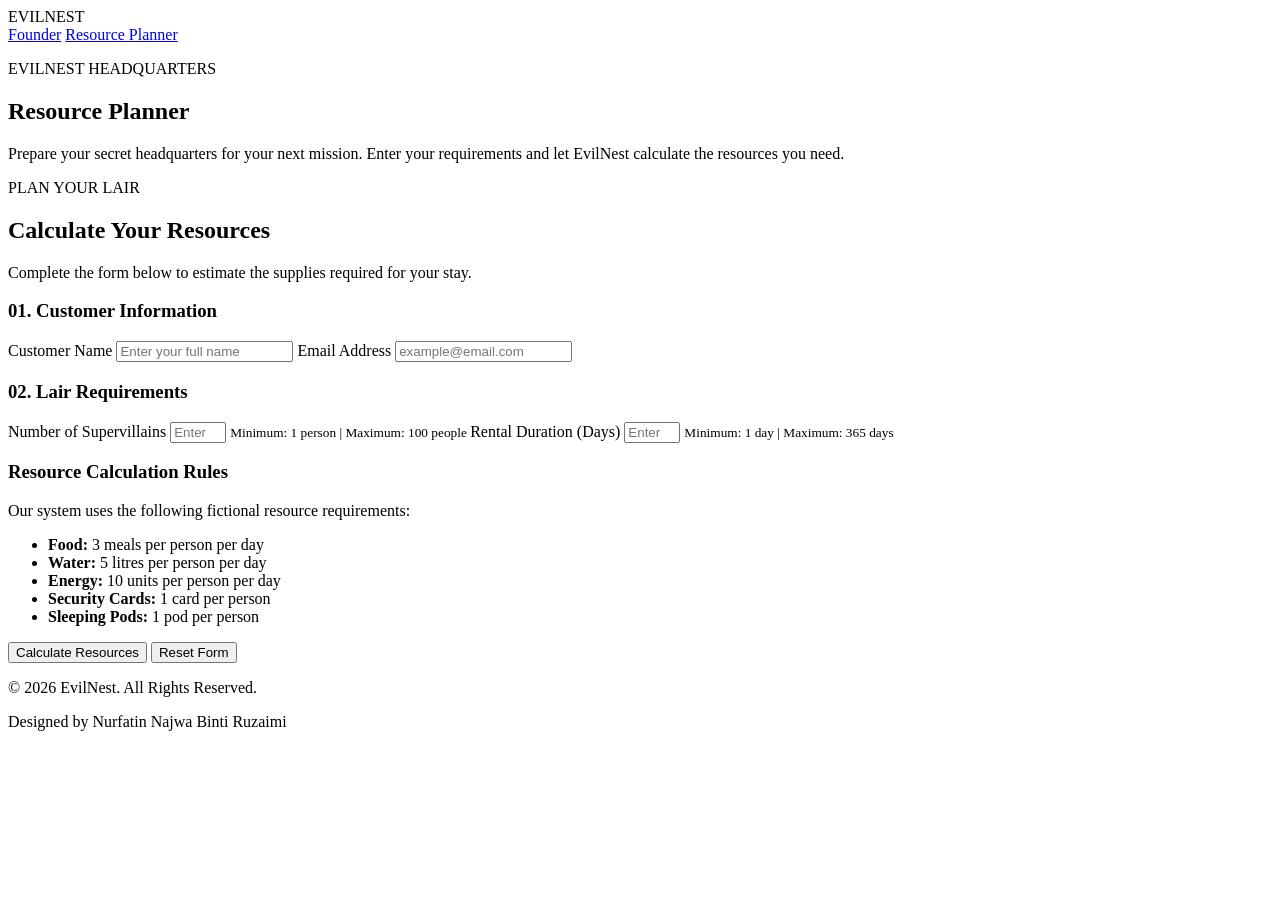
==== kiosk.html @ 286de8c0 "Upload EvilNest website" ====
<!DOCTYPE html>
<html lang="en">

<head>
    <meta charset="UTF-8">
    <meta name="viewport" content="width=device-width, initial-scale=1.0">

    <title>EvilNest | Resource Planner</title>

    <!-- External CSS -->
    <link rel="stylesheet" href="css/style.css">

    <!-- External JavaScript -->
    <script src="js/script.js" defer></script>
</head>

<body>

    <!-- Website Header -->
    <header class="site-header">

        <div class="container">

            <div class="logo">
                <span>EVIL</span>NEST
            </div>

            <!-- Navigation Menu -->
            <nav class="navbar">
                <a href="index.html">Founder</a>
                <a href="kiosk.html" class="active">
                    Resource Planner
                </a>
            </nav>

        </div>

    </header>


    <!-- Main Content -->
    <main>

        <!-- Page Introduction -->
        <section class="kiosk-hero">

            <div class="container">

                <p class="subtitle">EVILNEST HEADQUARTERS</p>

                <h1>Resource Planner</h1>

                <p>
                    Prepare your secret headquarters for your next
                    mission. Enter your requirements and let EvilNest
                    calculate the resources you need.
                </p>

            </div>

        </section>


        <!-- Resource Planner Form -->
        <section class="planner-section">

            <div class="container">

                <div class="planner-card">

                    <div class="planner-heading">

                        <p class="subtitle">PLAN YOUR LAIR</p>

                        <h2>Calculate Your Resources</h2>

                        <p>
                            Complete the form below to estimate
                            the supplies required for your stay.
                        </p>

                    </div>


                    <!-- Customer Form -->
                    <form id="resourceForm" novalidate>

                        <!-- Customer Information -->
                        <div class="form-group">

                            <h3>01. Customer Information</h3>

                            <label for="customerName">
                                Customer Name
                            </label>

                            <input
                                type="text"
                                id="customerName"
                                name="customerName"
                                placeholder="Enter your full name"
                                required
                            >

                            <label for="customerEmail">
                                Email Address
                            </label>

                            <input
                                type="email"
                                id="customerEmail"
                                name="customerEmail"
                                placeholder="example@email.com"
                                required
                            >

                        </div>


                        <!-- Lair Requirements -->
                        <div class="form-group">

                            <h3>02. Lair Requirements</h3>

                            <label for="users">
                                Number of Supervillains
                            </label>

                            <input
                                type="number"
                                id="users"
                                name="users"
                                min="1"
                                max="100"
                                step="1"
                                placeholder="Enter number of occupants"
                                required
                            >

                            <small>
                                Minimum: 1 person | Maximum: 100 people
                            </small>


                            <label for="days">
                                Rental Duration (Days)
                            </label>

                            <input
                                type="number"
                                id="days"
                                name="days"
                                min="1"
                                max="365"
                                step="1"
                                placeholder="Enter number of days"
                                required
                            >

                            <small>
                                Minimum: 1 day | Maximum: 365 days
                            </small>

                        </div>


                        <!-- Calculation Rules -->
                        <div class="rules-box">

                            <h3>Resource Calculation Rules</h3>

                            <p>
                                Our system uses the following
                                fictional resource requirements:
                            </p>

                            <ul>
                                <li>
                                    <strong>Food:</strong>
                                    3 meals per person per day
                                </li>

                                <li>
                                    <strong>Water:</strong>
                                    5 litres per person per day
                                </li>

                                <li>
                                    <strong>Energy:</strong>
                                    10 units per person per day
                                </li>

                                <li>
                                    <strong>Security Cards:</strong>
                                    1 card per person
                                </li>

                                <li>
                                    <strong>Sleeping Pods:</strong>
                                    1 pod per person
                                </li>
                            </ul>

                        </div>


                        <!-- Form Buttons -->
                        <div class="form-buttons">

                            <button
                                type="submit"
                                class="btn-primary"
                            >
                                Calculate Resources
                            </button>

                            <button
                                type="reset"
                                class="btn-secondary"
                            >
                                Reset Form
                            </button>

                        </div>

                    </form>


                    <!-- Calculation Result -->
                    <section
                        id="result"
                        class="result-box"
                        aria-live="polite"
                        hidden
                    >

                        <p class="subtitle">CALCULATION COMPLETE</p>

                        <h2>Your Lair Resource Summary</h2>

                        <p id="resultCustomer"></p>

                        <p id="resultOccupants"></p>

                        <p id="resultDuration"></p>

                        <div id="resourceResults">

                            <!-- JavaScript will display results here -->

                        </div>

                        <p class="result-note">
                            These resources are estimated based
                            on the requirements provided.
                        </p>

                    </section>

                </div>

            </div>

        </section>

    </main>


    <!-- Website Footer -->
    <footer class="site-footer">

        <div class="container">

            <p>
                &copy; 2026 EvilNest. All Rights Reserved.
            </p>

            <p>
                Designed by Nurfatin Najwa Binti Ruzaimi
            </p>

        </div>

    </footer>

</body>

</html>
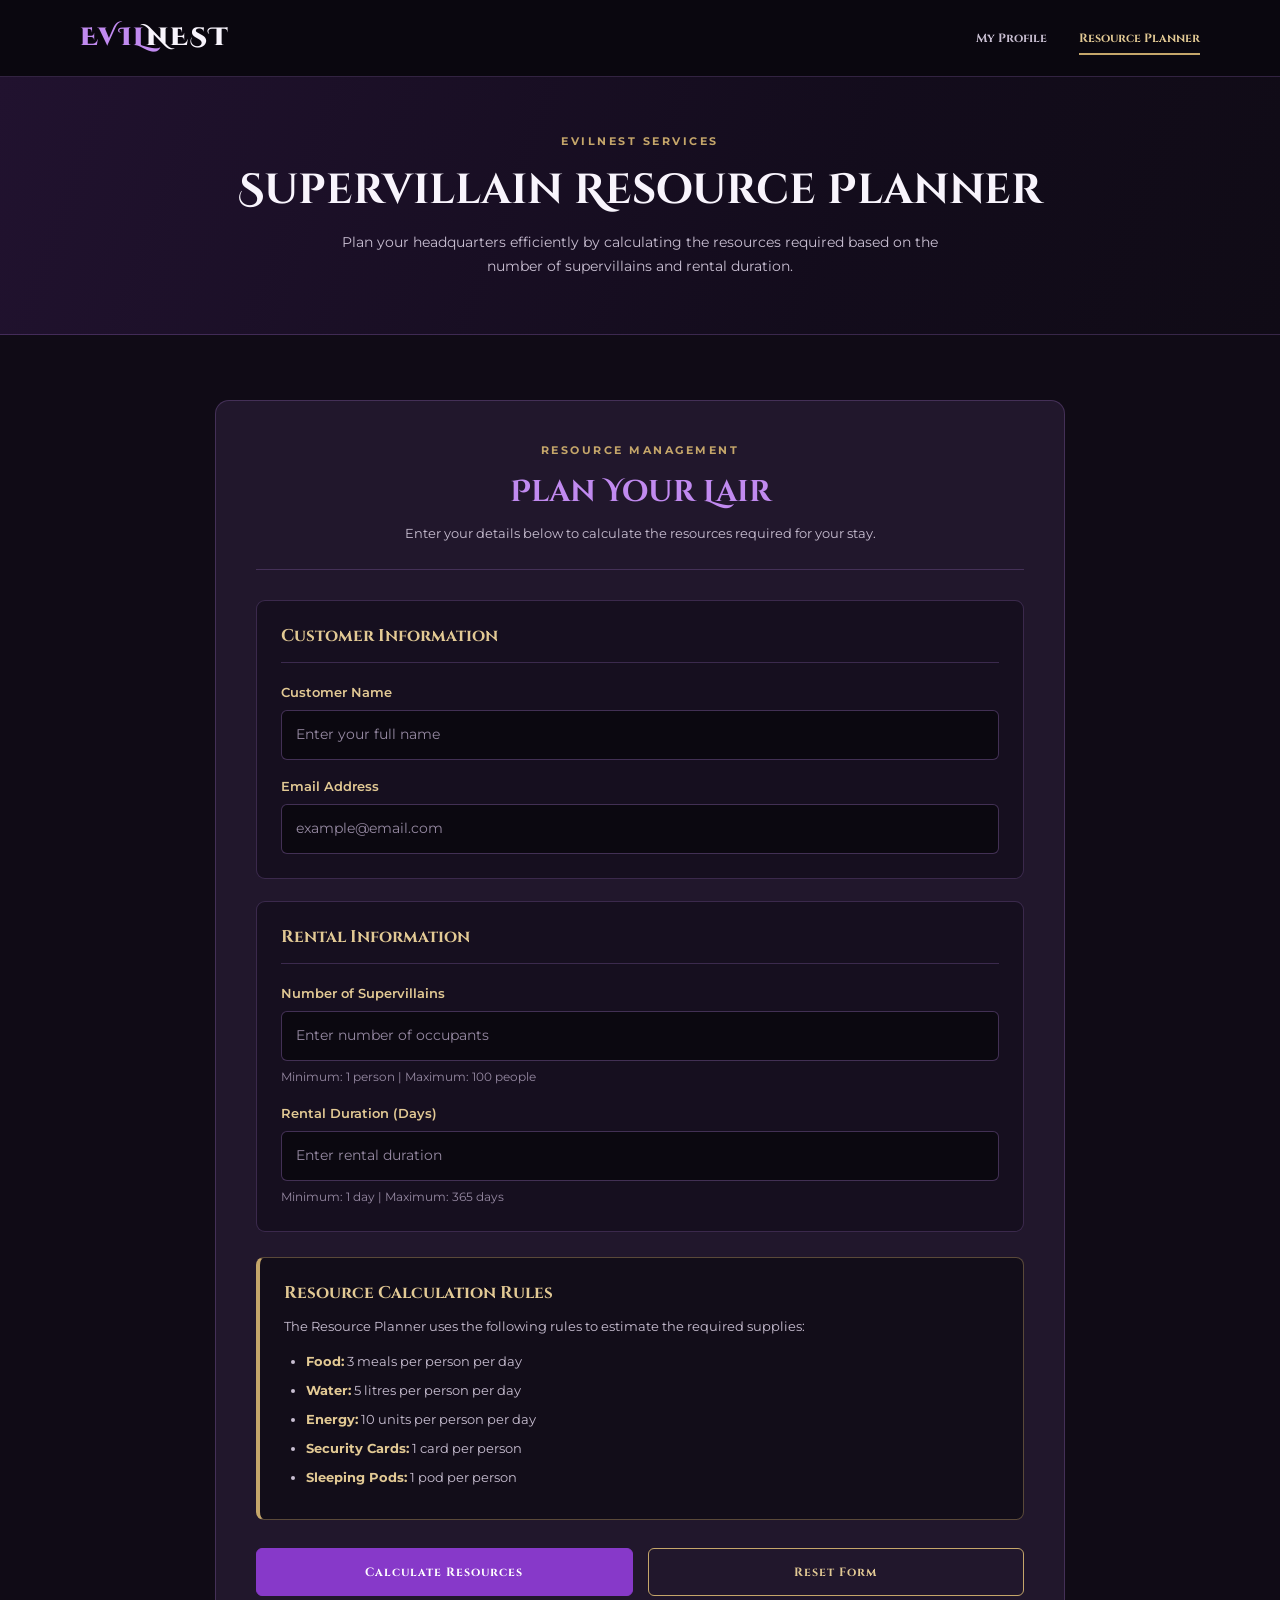
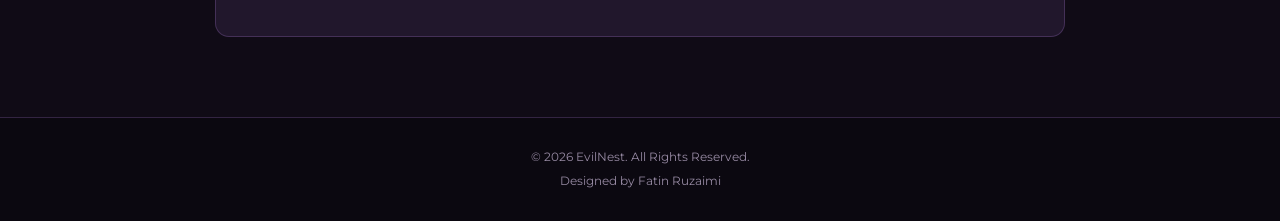
==== commit d3e46fff: "Update kiosk.html" ====
--- a/kiosk.html
+++ b/kiosk.html
@@ -12,115 +12,87 @@
 
     <!-- External JavaScript -->
     <script src="js/script.js" defer></script>
+
 </head>
 
 <body>
 
     <!-- Website Header -->
     <header class="site-header">
-
         <div class="container">
-
             <div class="logo">
                 <span>EVIL</span>NEST
             </div>
 
             <!-- Navigation Menu -->
             <nav class="navbar">
-                <a href="index.html">Founder</a>
-                <a href="kiosk.html" class="active">
-                    Resource Planner
-                </a>
+                <a href="index.html">My Profile</a>
+                <a href="kiosk.html" class="active">Resource Planner</a>
             </nav>
-
         </div>
-
     </header>
-
 
     <!-- Main Content -->
     <main>
 
-        <!-- Page Introduction -->
+        <!-- Resource Planner Introduction -->
         <section class="kiosk-hero">
-
             <div class="container">
-
-                <p class="subtitle">EVILNEST HEADQUARTERS</p>
-
-                <h1>Resource Planner</h1>
-
+                <p class="subtitle">EVILNEST SERVICES</p>
+                <h1>Supervillain Resource Planner</h1>
                 <p>
-                    Prepare your secret headquarters for your next
-                    mission. Enter your requirements and let EvilNest
-                    calculate the resources you need.
+                    Plan your headquarters efficiently by calculating
+                    the resources required based on the number of
+                    supervillains and rental duration.
                 </p>
-
-            </div>
-
+            </div>
         </section>
-
 
         <!-- Resource Planner Form -->
         <section class="planner-section">
-
             <div class="container">
-
                 <div class="planner-card">
-
                     <div class="planner-heading">
-
-                        <p class="subtitle">PLAN YOUR LAIR</p>
-
-                        <h2>Calculate Your Resources</h2>
-
+                        <p class="subtitle">RESOURCE MANAGEMENT</p>
+                        <h2>Plan Your Lair</h2>
                         <p>
-                            Complete the form below to estimate
-                            the supplies required for your stay.
+                            Enter your details below to calculate
+                            the resources required for your stay.
                         </p>
-
                     </div>
 
-
-                    <!-- Customer Form -->
-                    <form id="resourceForm" novalidate>
-
-                        <!-- Customer Information -->
+        <!-- Customer Form -->
+        <form id="resourceForm" novalidate>
+            <div class="form-group">
+                <h3>Customer Information</h3>
+                <label for="customerName">
+                    Customer Name
+                </label>
+
+                <input
+                    type="text"
+                    id="customerName"
+                    name="customerName"
+                    placeholder="Enter your full name"
+                    required
+                >
+
+                <label for="customerEmail">
+                    Email Address
+                </label>
+
+                <input
+                    type="email"
+                    id="customerEmail"
+                    name="customerEmail"
+                    placeholder="example@email.com"
+                    required
+                >
+            </div>
+
                         <div class="form-group">
 
-                            <h3>01. Customer Information</h3>
-
-                            <label for="customerName">
-                                Customer Name
-                            </label>
-
-                            <input
-                                type="text"
-                                id="customerName"
-                                name="customerName"
-                                placeholder="Enter your full name"
-                                required
-                            >
-
-                            <label for="customerEmail">
-                                Email Address
-                            </label>
-
-                            <input
-                                type="email"
-                                id="customerEmail"
-                                name="customerEmail"
-                                placeholder="example@email.com"
-                                required
-                            >
-
-                        </div>
-
-
-                        <!-- Lair Requirements -->
-                        <div class="form-group">
-
-                            <h3>02. Lair Requirements</h3>
+                            <h3>Rental Information</h3>
 
                             <label for="users">
                                 Number of Supervillains
@@ -130,17 +102,16 @@
                                 type="number"
                                 id="users"
                                 name="users"
+                                placeholder="Enter number of occupants"
                                 min="1"
                                 max="100"
                                 step="1"
-                                placeholder="Enter number of occupants"
                                 required
                             >
 
                             <small>
                                 Minimum: 1 person | Maximum: 100 people
                             </small>
-
 
                             <label for="days">
                                 Rental Duration (Days)
@@ -150,10 +121,10 @@
                                 type="number"
                                 id="days"
                                 name="days"
+                                placeholder="Enter rental duration"
                                 min="1"
                                 max="365"
                                 step="1"
-                                placeholder="Enter number of days"
                                 required
                             >
 
@@ -163,18 +134,18 @@
 
                         </div>
 
-
-                        <!-- Calculation Rules -->
+                        <!-- Resource Calculation Rules -->
                         <div class="rules-box">
 
                             <h3>Resource Calculation Rules</h3>
 
                             <p>
-                                Our system uses the following
-                                fictional resource requirements:
+                                The Resource Planner uses the following
+                                rules to estimate the required supplies:
                             </p>
 
                             <ul>
+
                                 <li>
                                     <strong>Food:</strong>
                                     3 meals per person per day
@@ -199,25 +170,23 @@
                                     <strong>Sleeping Pods:</strong>
                                     1 pod per person
                                 </li>
+
                             </ul>
 
                         </div>
-
 
                         <!-- Form Buttons -->
                         <div class="form-buttons">
 
                             <button
                                 type="submit"
-                                class="btn-primary"
-                            >
+                                class="btn-primary">
                                 Calculate Resources
                             </button>
 
                             <button
                                 type="reset"
-                                class="btn-secondary"
-                            >
+                                class="btn-secondary">
                                 Reset Form
                             </button>
 
@@ -225,18 +194,14 @@
 
                     </form>
 
-
-                    <!-- Calculation Result -->
+                    <!-- Calculation Results -->
                     <section
                         id="result"
                         class="result-box"
                         aria-live="polite"
-                        hidden
-                    >
-
-                        <p class="subtitle">CALCULATION COMPLETE</p>
-
-                        <h2>Your Lair Resource Summary</h2>
+                        hidden>
+
+                        <h2>Resource Calculation Results</h2>
 
                         <p id="resultCustomer"></p>
 
@@ -244,15 +209,11 @@
 
                         <p id="resultDuration"></p>
 
-                        <div id="resourceResults">
-
-                            <!-- JavaScript will display results here -->
-
-                        </div>
+                        <div id="resourceResults"></div>
 
                         <p class="result-note">
-                            These resources are estimated based
-                            on the requirements provided.
+                            These results are estimated according to
+                            the EvilNest resource calculation rules.
                         </p>
 
                     </section>
@@ -264,7 +225,6 @@
         </section>
 
     </main>
-
 
     <!-- Website Footer -->
     <footer class="site-footer">
@@ -276,7 +236,7 @@
             </p>
 
             <p>
-                Designed by Nurfatin Najwa Binti Ruzaimi
+                Designed by Fatin Ruzaimi
             </p>
 
         </div>
@@ -284,5 +244,4 @@
     </footer>
 
 </body>
-
 </html>
--- a/css/style.css
+++ b/css/style.css
@@ -0,0 +1,724 @@
+@import url('https://fonts.googleapis.com/css2?family=Cinzel:wght@400;500;600;700;800&family=Cinzel+Decorative:wght@400;700;900&family=Montserrat:wght@400;500;600;700&display=swap');
+
+
+/* COLOURS */
+:root {
+    --bg-main: #100b16;
+    --bg-dark: #0b0810;
+    --bg-section: #171020;
+    --bg-card: #21172c;
+
+    --purple: #8739c9;
+    --purple-light: #c18af0;
+    --purple-dark: #54217f;
+
+    --gold: #c5a66a;
+    --gold-light: #e2c994;
+
+    --white: #f8f4fc;
+    --text: #c9bfd2;
+    --muted: #9689a2;
+
+    --border: rgba(193, 138, 240, 0.22);
+    --radius: 12px;
+}
+
+
+/* RESET */
+* {
+    margin: 0;
+    padding: 0;
+    box-sizing: border-box;
+}
+
+html {
+    scroll-behavior: smooth;
+}
+
+body {
+    min-height: 100vh;
+    background: var(--bg-main);
+    color: var(--white);
+    font-family: 'Montserrat', sans-serif;
+    font-size: 15px;
+    line-height: 1.7;
+}
+
+img {
+    display: block;
+    max-width: 100%;
+}
+
+a {
+    text-decoration: none;
+    color: inherit;
+}
+
+button,
+input {
+    font: inherit;
+}
+
+
+/* GENERAL TYPOGRAPHY */
+h1,
+h2,
+h3 {
+    font-family: 'Cinzel', serif;
+    line-height: 1.35;
+}
+
+h1 {
+    font-family: 'Cinzel Decorative', serif;
+    color: var(--white);
+    font-weight: 700;
+}
+
+h2 {
+    color: var(--purple-light);
+    font-size: 28px;
+}
+
+h3 {
+    color: var(--gold-light);
+    font-size: 17px;
+}
+
+p {
+    color: var(--text);
+}
+
+.container {
+    width: min(1120px, calc(100% - 48px));
+    margin: 0 auto;
+}
+
+.subtitle {
+    color: var(--gold);
+    font-size: 11px;
+    font-weight: 700;
+    letter-spacing: 2.5px;
+    text-transform: uppercase;
+    margin-bottom: 12px;
+}
+
+
+/* HEADER AND NAVIGATION */
+.site-header {
+    position: sticky;
+    top: 0;
+    z-index: 1000;
+    background: rgba(11, 8, 16, 0.97);
+    border-bottom: 1px solid var(--border);
+}
+
+.site-header .container {
+    min-height: 76px;
+    display: flex;
+    align-items: center;
+    justify-content: space-between;
+    gap: 30px;
+}
+
+.logo {
+    font-family: 'Cinzel Decorative', serif;
+    font-size: 25px;
+    font-weight: 900;
+    letter-spacing: 2px;
+    color: var(--white);
+}
+
+.logo span {
+    color: var(--purple-light);
+}
+
+.navbar {
+    display: flex;
+    align-items: center;
+    gap: 32px;
+}
+
+.navbar a {
+    position: relative;
+    padding: 10px 0;
+    color: var(--text);
+    font-family: 'Cinzel', serif;
+    font-size: 12px;
+    font-weight: 700;
+    transition: 0.25s ease;
+}
+
+.navbar a:hover,
+.navbar a.active {
+    color: var(--gold-light);
+}
+
+.navbar a::after {
+    content: "";
+    position: absolute;
+    left: 0;
+    bottom: 3px;
+    width: 0;
+    height: 2px;
+    background: var(--gold);
+    transition: 0.25s ease;
+}
+
+.navbar a:hover::after,
+.navbar a.active::after {
+    width: 100%;
+}
+
+
+/* FOUNDER PAGE HERO */
+.hero {
+    padding: 85px 0;
+    background:
+        linear-gradient(110deg, #21122f 0%, #130c1c 60%, #100b16 100%);
+    border-bottom: 1px solid var(--border);
+}
+
+.hero-content {
+    display: grid;
+    grid-template-columns: 1.1fr 0.9fr;
+    align-items: center;
+    gap: 65px;
+}
+
+.hero-text {
+    text-align: left;
+}
+
+.hero-text h1 {
+    font-size: clamp(32px, 4vw, 48px);
+    line-height: 1.25;
+    margin-bottom: 22px;
+}
+
+.hero-text h1 span {
+    display: block;
+    color: var(--purple-light);
+}
+
+.hero-description {
+    max-width: 540px;
+    font-size: 15px;
+    line-height: 1.9;
+    margin-bottom: 28px;
+}
+
+.hero-image {
+    display: flex;
+    justify-content: center;
+    align-items: center;
+}
+
+.hero-image img {
+    width: 100%;
+    max-width: 390px;
+    height: 460px;
+    object-fit: cover;
+    object-position: center 35%;
+    border: 1px solid var(--gold);
+    border-radius: 12px;
+    box-shadow: 15px 15px 0 rgba(135, 57, 201, 0.13);
+}
+
+
+/* BUTTONS */
+.btn-primary,
+.btn-secondary {
+    display: inline-flex;
+    justify-content: center;
+    align-items: center;
+    min-height: 46px;
+    padding: 12px 24px;
+    border-radius: 6px;
+    font-family: 'Cinzel', serif;
+    font-size: 12px;
+    font-weight: 700;
+    letter-spacing: 1px;
+    text-align: center;
+    cursor: pointer;
+    transition: 0.25s ease;
+}
+
+.btn-primary {
+    background: var(--purple);
+    color: white;
+    border: 1px solid var(--purple);
+}
+
+.btn-primary:hover {
+    background: var(--purple-dark);
+    border-color: var(--purple-light);
+    transform: translateY(-2px);
+}
+
+.btn-secondary {
+    background: transparent;
+    color: var(--gold-light);
+    border: 1px solid var(--gold);
+}
+
+.btn-secondary:hover {
+    background: rgba(197, 166, 106, 0.12);
+    transform: translateY(-2px);
+}
+
+button:focus-visible,
+a:focus-visible,
+input:focus-visible {
+    outline: 2px solid var(--gold-light);
+    outline-offset: 3px;
+}
+
+
+/* FOUNDER PROFILE SECTION */
+.founder-section {
+    padding: 75px 0;
+}
+
+.founder-section > .container {
+    max-width: 1000px;
+}
+
+.founder-section > .container > h2,
+.founder-section > .container > .subtitle,
+.founder-section > .container > .section-description {
+    text-align: center;
+}
+
+.section-description {
+    margin-top: 8px;
+    margin-bottom: 30px;
+}
+
+.founder-card {
+    background: var(--bg-card);
+    border: 1px solid var(--border);
+    border-radius: var(--radius);
+    padding: 35px 40px;
+    border-left: 4px solid var(--gold);
+}
+
+.founder-card h3 {
+    font-size: 23px;
+    margin-bottom: 3px;
+}
+
+.founder-role {
+    color: var(--gold);
+    font-size: 13px;
+    margin-bottom: 22px;
+}
+
+.profile-details {
+    display: grid;
+    grid-template-columns: 1fr 1fr;
+    gap: 12px;
+    padding: 20px;
+    margin-bottom: 22px;
+    background: rgba(11, 8, 16, 0.55);
+    border: 1px solid var(--border);
+    border-radius: 8px;
+}
+
+.profile-details p {
+    font-size: 14px;
+}
+
+.profile-details strong {
+    color: var(--gold-light);
+}
+
+.founder-description {
+    font-size: 14px;
+    line-height: 1.9;
+}
+
+
+/* BUSINESS INTRODUCTION */
+.business-section {
+    padding: 70px 0;
+    background: var(--bg-section);
+    border-top: 1px solid var(--border);
+    border-bottom: 1px solid var(--border);
+}
+
+.business-section .container {
+    max-width: 850px;
+    text-align: center;
+}
+
+.business-section h2 {
+    margin-bottom: 18px;
+}
+
+.business-section .container > p:last-child {
+    font-size: 15px;
+    line-height: 2;
+}
+
+
+/* RESOURCE PLANNER HERO */
+.kiosk-hero {
+    padding: 55px 0;
+    text-align: center;
+    background: linear-gradient(110deg, #21122f, #130c1c 65%, #100b16);
+    border-bottom: 1px solid var(--border);
+}
+
+.kiosk-hero h1 {
+    font-size: clamp(30px, 4vw, 42px);
+    margin-bottom: 12px;
+}
+
+.kiosk-hero .container > p:last-child {
+    max-width: 650px;
+    margin: 0 auto;
+    font-size: 14px;
+}
+
+
+/* PLANNER SECTION */
+.planner-section {
+    padding: 65px 0 80px;
+}
+
+.planner-card {
+    max-width: 850px;
+    margin: 0 auto;
+    padding: 40px;
+    background: var(--bg-card);
+    border: 1px solid var(--border);
+    border-radius: 14px;
+}
+
+.planner-heading {
+    text-align: center;
+    padding-bottom: 25px;
+    margin-bottom: 30px;
+    border-bottom: 1px solid var(--border);
+}
+
+.planner-heading h2 {
+    font-family: 'Cinzel Decorative', serif;
+    font-size: clamp(23px, 3vw, 30px);
+    margin-bottom: 10px;
+}
+
+.planner-heading > p:last-child {
+    font-size: 13px;
+}
+
+
+/* FORM SECTIONS */
+.form-group {
+    padding: 24px;
+    margin-bottom: 22px;
+    background: rgba(11, 8, 16, 0.45);
+    border: 1px solid var(--border);
+    border-radius: 9px;
+}
+
+.form-group h3 {
+    padding-bottom: 14px;
+    margin-bottom: 18px;
+    border-bottom: 1px solid var(--border);
+}
+
+.form-group label {
+    display: block;
+    margin: 15px 0 7px;
+    color: var(--gold-light);
+    font-size: 13px;
+    font-weight: 600;
+}
+
+.form-group input {
+    display: block;
+    width: 100%;
+    min-height: 47px;
+    padding: 12px 14px;
+    color: var(--white);
+    background: var(--bg-dark);
+    border: 1px solid rgba(193, 138, 240, 0.3);
+    border-radius: 6px;
+    font-size: 14px;
+    transition: 0.2s ease;
+}
+
+.form-group input::placeholder {
+    color: var(--muted);
+}
+
+.form-group input:focus {
+    outline: none;
+    border-color: var(--purple-light);
+    box-shadow: 0 0 0 3px rgba(135, 57, 201, 0.15);
+}
+
+.form-group small {
+    display: block;
+    margin-top: 6px;
+    color: var(--muted);
+    font-size: 12px;
+}
+
+
+/* RESOURCE RULES */
+.rules-box {
+    padding: 24px;
+    margin: 25px 0;
+    background: rgba(11, 8, 16, 0.65);
+    border: 1px solid rgba(197, 166, 106, 0.4);
+    border-left: 4px solid var(--gold);
+    border-radius: 8px;
+}
+
+.rules-box h3 {
+    margin-bottom: 10px;
+    color: var(--gold-light);
+}
+
+.rules-box p {
+    font-size: 13px;
+    margin-bottom: 12px;
+}
+
+.rules-box ul {
+    padding-left: 22px;
+}
+
+.rules-box li {
+    color: var(--text);
+    font-size: 13px;
+    margin-bottom: 7px;
+}
+
+.rules-box li strong {
+    color: var(--gold-light);
+}
+
+
+/* FORM BUTTONS */
+.form-buttons {
+    display: flex;
+    gap: 15px;
+    margin-top: 28px;
+}
+
+.form-buttons button {
+    flex: 1;
+    min-height: 48px;
+}
+
+
+/* CALCULATION RESULTS */
+.result-box {
+    margin-top: 35px;
+    padding: 30px;
+    background: #171020;
+    border: 1px solid var(--gold);
+    border-radius: 10px;
+}
+
+.result-box[hidden] {
+    display: none !important;
+}
+
+.result-box h2 {
+    color: var(--gold-light);
+    font-family: 'Cinzel Decorative', serif;
+    font-size: 23px;
+    margin-bottom: 18px;
+}
+
+.result-box > p {
+    margin-bottom: 8px;
+    font-size: 14px;
+}
+
+.resource-result-item {
+    display: flex;
+    justify-content: space-between;
+    align-items: center;
+    gap: 15px;
+    padding: 15px 18px;
+    margin-top: 12px;
+    background: var(--bg-dark);
+    border: 1px solid var(--border);
+    border-radius: 7px;
+    color: var(--text);
+}
+
+.resource-result-item span:last-child {
+    color: var(--gold-light);
+    font-weight: 700;
+}
+
+.result-note {
+    margin-top: 20px;
+    font-size: 12px !important;
+    color: var(--muted);
+}
+
+
+/* FOOTER */
+.site-footer {
+    padding: 25px 15px;
+    background: var(--bg-dark);
+    border-top: 1px solid var(--border);
+    text-align: center;
+}
+
+.site-footer p {
+    color: var(--muted);
+    font-size: 12px;
+    margin: 4px 0;
+}
+
+
+/* TABLET RESPONSIVENESS */
+@media (max-width: 768px) {
+
+    .site-header .container {
+        min-height: 70px;
+    }
+
+    .hero {
+        padding: 60px 0;
+    }
+
+    .hero-content {
+        grid-template-columns: 1fr;
+        gap: 35px;
+        text-align: center;
+    }
+
+    .hero-text {
+        text-align: center;
+    }
+
+    .hero-description {
+        margin-left: auto;
+        margin-right: auto;
+    }
+
+    .hero-image img {
+        max-width: 340px;
+        height: 400px;
+    }
+
+    .profile-details {
+        grid-template-columns: 1fr;
+    }
+
+    .planner-card {
+        padding: 28px;
+    }
+
+}
+
+
+/* MOBILE RESPONSIVENESS */
+@media (max-width: 480px) {
+
+    .container {
+        width: calc(100% - 32px);
+    }
+
+    .site-header .container {
+        flex-direction: column;
+        justify-content: center;
+        gap: 5px;
+        padding: 12px 0;
+    }
+
+    .logo {
+        font-size: 21px;
+    }
+
+    .navbar {
+        gap: 24px;
+    }
+
+    .navbar a {
+        font-size: 10px;
+    }
+
+    .hero {
+        padding: 45px 0;
+    }
+
+    .hero-text h1 {
+        font-size: 29px;
+    }
+
+    .hero-image img {
+        max-width: 280px;
+        height: 340px;
+    }
+
+    .founder-section,
+    .business-section {
+        padding: 50px 0;
+    }
+
+    .founder-card {
+        padding: 24px 20px;
+    }
+
+    .founder-card h3 {
+        font-size: 20px;
+    }
+
+    .kiosk-hero {
+        padding: 42px 0;
+    }
+
+    .planner-section {
+        padding: 40px 0 55px;
+    }
+
+    .planner-card {
+        padding: 22px 16px;
+    }
+
+    .form-group,
+    .rules-box {
+        padding: 18px 14px;
+    }
+
+    .form-buttons {
+        flex-direction: column;
+    }
+
+    .form-buttons button {
+        width: 100%;
+    }
+
+    .result-box {
+        padding: 22px 15px;
+    }
+
+    .resource-result-item {
+        font-size: 13px;
+    }
+
+}
+
+
+/* ACCESSIBILITY */
+@media (prefers-reduced-motion: reduce) {
+
+    *,
+    *::before,
+    *::after {
+        scroll-behavior: auto !important;
+        animation-duration: 0.01ms !important;
+        transition-duration: 0.01ms !important;
+    }
+
+}
